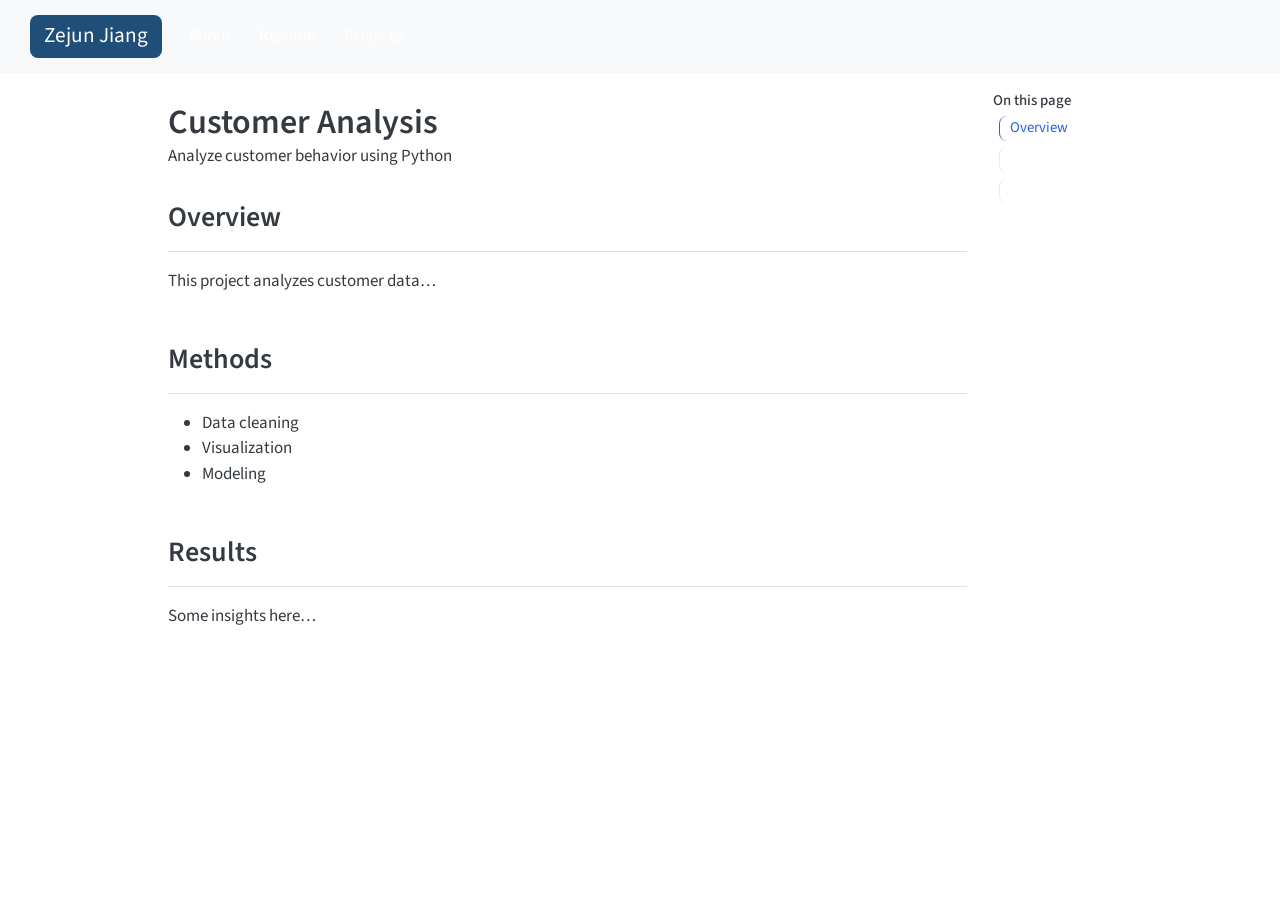
==== docs/projects/project1/index.html @ 71affabc "first commit" ====
<!DOCTYPE html>
<html xmlns="http://www.w3.org/1999/xhtml" lang="en" xml:lang="en"><head>

<meta charset="utf-8">
<meta name="generator" content="quarto-1.9.13">

<meta name="viewport" content="width=device-width, initial-scale=1.0, user-scalable=yes">

<meta name="description" content="Analyze customer behavior using Python">

<title>Customer Analysis – Zejun Jiang</title>
<style>
code{white-space: pre-wrap;}
span.smallcaps{font-variant: small-caps;}
div.columns{display: flex; gap: min(4vw, 1.5em);}
div.column{flex: auto; overflow-x: auto;}
div.hanging-indent{margin-left: 1.5em; text-indent: -1.5em;}
ul.task-list{list-style: none;}
ul.task-list li input[type="checkbox"] {
  width: 0.8em;
  margin: 0 0.8em 0.2em -1em; /* quarto-specific, see https://github.com/quarto-dev/quarto-cli/issues/4556 */ 
  vertical-align: middle;
}
</style>


<script src="../../site_libs/quarto-nav/quarto-nav.js"></script>
<script src="../../site_libs/quarto-nav/headroom.min.js"></script>
<script src="../../site_libs/clipboard/clipboard.min.js"></script>
<script src="../../site_libs/quarto-search/autocomplete.umd.js"></script>
<script src="../../site_libs/quarto-search/fuse.min.js"></script>
<script src="../../site_libs/quarto-search/quarto-search.js"></script>
<meta name="quarto:offset" content="../../">
<script src="../../site_libs/quarto-html/quarto.js" type="module"></script>
<script src="../../site_libs/quarto-html/tabsets/tabsets.js" type="module"></script>
<script src="../../site_libs/quarto-html/axe/axe-check.js" type="module"></script>
<script src="../../site_libs/quarto-html/popper.min.js"></script>
<script src="../../site_libs/quarto-html/tippy.umd.min.js"></script>
<script src="../../site_libs/quarto-html/anchor.min.js"></script>
<link href="../../site_libs/quarto-html/tippy.css" rel="stylesheet">
<link href="../../site_libs/quarto-html/quarto-syntax-highlighting-ac077c1e730dfeb5e42400639d17284e.css" rel="stylesheet" id="quarto-text-highlighting-styles">
<script src="../../site_libs/bootstrap/bootstrap.min.js"></script>
<link href="../../site_libs/bootstrap/bootstrap-icons.css" rel="stylesheet">
<link href="../../site_libs/bootstrap/bootstrap-64c7893f24d6af40daa6c77a78335647.min.css" rel="stylesheet" append-hash="true" id="quarto-bootstrap" data-mode="light">
<script id="quarto-search-options" type="application/json">{
  "location": "navbar",
  "copy-button": false,
  "collapse-after": 3,
  "panel-placement": "end",
  "type": "overlay",
  "limit": 50,
  "keyboard-shortcut": [
    "f",
    "/",
    "s"
  ],
  "show-item-context": false,
  "language": {
    "search-no-results-text": "No results",
    "search-matching-documents-text": "matching documents",
    "search-copy-link-title": "Copy link to search",
    "search-hide-matches-text": "Hide additional matches",
    "search-more-match-text": "more match in this document",
    "search-more-matches-text": "more matches in this document",
    "search-clear-button-title": "Clear",
    "search-text-placeholder": "",
    "search-detached-cancel-button-title": "Cancel",
    "search-submit-button-title": "Submit",
    "search-label": "Search"
  }
}</script>


<link rel="stylesheet" href="../../styles.css">
</head>

<body class="nav-fixed quarto-light">

<div id="quarto-search-results"></div>
  <header id="quarto-header" class="headroom fixed-top">
    <nav class="navbar navbar-expand-lg " data-bs-theme="dark">
      <div class="navbar-container container-fluid">
      <div class="navbar-brand-container mx-auto">
    <a class="navbar-brand" href="../../index.html">
    <span class="navbar-title">Zejun Jiang</span>
    </a>
  </div>
            <div id="quarto-search" class="" title="Search"></div>
          <button class="navbar-toggler" type="button" data-bs-toggle="collapse" data-bs-target="#navbarCollapse" aria-controls="navbarCollapse" role="menu" aria-expanded="false" aria-label="Toggle navigation" onclick="if (window.quartoToggleHeadroom) { window.quartoToggleHeadroom(); }">
  <span class="navbar-toggler-icon"></span>
</button>
          <div class="collapse navbar-collapse" id="navbarCollapse">
            <ul class="navbar-nav navbar-nav-scroll me-auto">
  <li class="nav-item">
    <a class="nav-link" href="../../index.html"> 
<span class="menu-text">About</span></a>
  </li>  
  <li class="nav-item">
    <a class="nav-link" href="../../resume.html"> 
<span class="menu-text">Resume</span></a>
  </li>  
  <li class="nav-item">
    <a class="nav-link" href="../../projects.html"> 
<span class="menu-text">Projects</span></a>
  </li>  
</ul>
          </div> <!-- /navcollapse -->
            <div class="quarto-navbar-tools">
</div>
      </div> <!-- /container-fluid -->
    </nav>
</header>
<!-- content -->
<div id="quarto-content" class="quarto-container page-columns page-rows-contents page-layout-article page-navbar">
<!-- sidebar -->
<!-- margin-sidebar -->
    <div id="quarto-margin-sidebar" class="sidebar margin-sidebar">
        <nav id="TOC" role="doc-toc" class="toc-active">
    <h2 id="toc-title">On this page</h2>
   
  <ul>
  <li><a href="#overview" id="toc-overview" class="nav-link active" data-scroll-target="#overview">Overview</a></li>
  <li><a href="#methods" id="toc-methods" class="nav-link" data-scroll-target="#methods">Methods</a></li>
  <li><a href="#results" id="toc-results" class="nav-link" data-scroll-target="#results">Results</a></li>
  </ul>
</nav>
    </div>
<!-- main -->
<main class="content" id="quarto-document-content">

<header id="title-block-header" class="quarto-title-block default">
<div class="quarto-title">
<h1 class="title">Customer Analysis</h1>
</div>

<div>
  <div class="description">
    Analyze customer behavior using Python
  </div>
</div>


<div class="quarto-title-meta">

    
  
    
  </div>
  


</header>


<section id="overview" class="level2">
<h2 class="anchored" data-anchor-id="overview">Overview</h2>
<p>This project analyzes customer data…</p>
</section>
<section id="methods" class="level2">
<h2 class="anchored" data-anchor-id="methods">Methods</h2>
<ul>
<li>Data cleaning</li>
<li>Visualization</li>
<li>Modeling</li>
</ul>
</section>
<section id="results" class="level2">
<h2 class="anchored" data-anchor-id="results">Results</h2>
<p>Some insights here…</p>


</section>

</main> <!-- /main -->
<script id="quarto-html-after-body" type="application/javascript">
  window.document.addEventListener("DOMContentLoaded", function (event) {
    const icon = "";
    const anchorJS = new window.AnchorJS();
    anchorJS.options = {
      placement: 'right',
      icon: icon
    };
    anchorJS.add('.anchored');
    const isCodeAnnotation = (el) => {
      for (const clz of el.classList) {
        if (clz.startsWith('code-annotation-')) {                     
          return true;
        }
      }
      return false;
    }
    const onCopySuccess = function(e) {
      // button target
      const button = e.trigger;
      // don't keep focus
      button.blur();
      // flash "checked"
      button.classList.add('code-copy-button-checked');
      var currentTitle = button.getAttribute("title");
      button.setAttribute("title", "Copied!");
      let tooltip;
      if (window.bootstrap) {
        button.setAttribute("data-bs-toggle", "tooltip");
        button.setAttribute("data-bs-placement", "left");
        button.setAttribute("data-bs-title", "Copied!");
        tooltip = new bootstrap.Tooltip(button, 
          { trigger: "manual", 
            customClass: "code-copy-button-tooltip",
            offset: [0, -8]});
        tooltip.show();    
      }
      setTimeout(function() {
        if (tooltip) {
          tooltip.hide();
          button.removeAttribute("data-bs-title");
          button.removeAttribute("data-bs-toggle");
          button.removeAttribute("data-bs-placement");
        }
        button.setAttribute("title", currentTitle);
        button.classList.remove('code-copy-button-checked');
      }, 1000);
      // clear code selection
      e.clearSelection();
    }
    const getTextToCopy = function(trigger) {
      const outerScaffold = trigger.parentElement.cloneNode(true);
      const codeEl = outerScaffold.querySelector('code');
      for (const childEl of codeEl.children) {
        if (isCodeAnnotation(childEl)) {
          childEl.remove();
        }
      }
      return codeEl.innerText;
    }
    const clipboard = new window.ClipboardJS('.code-copy-button:not([data-in-quarto-modal])', {
      text: getTextToCopy
    });
    clipboard.on('success', onCopySuccess);
    if (window.document.getElementById('quarto-embedded-source-code-modal')) {
      const clipboardModal = new window.ClipboardJS('.code-copy-button[data-in-quarto-modal]', {
        text: getTextToCopy,
        container: window.document.getElementById('quarto-embedded-source-code-modal')
      });
      clipboardModal.on('success', onCopySuccess);
    }
      var localhostRegex = new RegExp(/^(?:http|https):\/\/localhost\:?[0-9]*\//);
      var mailtoRegex = new RegExp(/^mailto:/);
        var filterRegex = new RegExp('/' + window.location.host + '/');
      var isInternal = (href) => {
          return filterRegex.test(href) || localhostRegex.test(href) || mailtoRegex.test(href);
      }
      // Inspect non-navigation links and adorn them if external
     var links = window.document.querySelectorAll('a[href]:not(.nav-link):not(.navbar-brand):not(.toc-action):not(.sidebar-link):not(.sidebar-item-toggle):not(.pagination-link):not(.no-external):not([aria-hidden]):not(.dropdown-item):not(.quarto-navigation-tool):not(.about-link)');
      for (var i=0; i<links.length; i++) {
        const link = links[i];
        if (!isInternal(link.href)) {
          // undo the damage that might have been done by quarto-nav.js in the case of
          // links that we want to consider external
          if (link.dataset.originalHref !== undefined) {
            link.href = link.dataset.originalHref;
          }
        }
      }
    function tippyHover(el, contentFn, onTriggerFn, onUntriggerFn) {
      const config = {
        allowHTML: true,
        maxWidth: 500,
        delay: 100,
        arrow: false,
        appendTo: function(el) {
            return el.parentElement;
        },
        interactive: true,
        interactiveBorder: 10,
        theme: 'quarto',
        placement: 'bottom-start',
      };
      if (contentFn) {
        config.content = contentFn;
      }
      if (onTriggerFn) {
        config.onTrigger = onTriggerFn;
      }
      if (onUntriggerFn) {
        config.onUntrigger = onUntriggerFn;
      }
      window.tippy(el, config); 
    }
    const noterefs = window.document.querySelectorAll('a[role="doc-noteref"]');
    for (var i=0; i<noterefs.length; i++) {
      const ref = noterefs[i];
      tippyHover(ref, function() {
        // use id or data attribute instead here
        let href = ref.getAttribute('data-footnote-href') || ref.getAttribute('href');
        try { href = new URL(href).hash; } catch {}
        const id = href.replace(/^#\/?/, "");
        const note = window.document.getElementById(id);
        if (note) {
          return note.innerHTML;
        } else {
          return "";
        }
      });
    }
    const xrefs = window.document.querySelectorAll('a.quarto-xref');
    const processXRef = (id, note) => {
      // Strip column container classes
      const stripColumnClz = (el) => {
        el.classList.remove("page-full", "page-columns");
        if (el.children) {
          for (const child of el.children) {
            stripColumnClz(child);
          }
        }
      }
      stripColumnClz(note)
      if (id === null || id.startsWith('sec-')) {
        // Special case sections, only their first couple elements
        const container = document.createElement("div");
        if (note.children && note.children.length > 2) {
          container.appendChild(note.children[0].cloneNode(true));
          for (let i = 1; i < note.children.length; i++) {
            const child = note.children[i];
            if (child.tagName === "P" && child.innerText === "") {
              continue;
            } else {
              container.appendChild(child.cloneNode(true));
              break;
            }
          }
          if (window.Quarto?.typesetMath) {
            window.Quarto.typesetMath(container);
          }
          return container.innerHTML
        } else {
          if (window.Quarto?.typesetMath) {
            window.Quarto.typesetMath(note);
          }
          return note.innerHTML;
        }
      } else {
        // Remove any anchor links if they are present
        const anchorLink = note.querySelector('a.anchorjs-link');
        if (anchorLink) {
          anchorLink.remove();
        }
        if (window.Quarto?.typesetMath) {
          window.Quarto.typesetMath(note);
        }
        if (note.classList.contains("callout")) {
          return note.outerHTML;
        } else {
          return note.innerHTML;
        }
      }
    }
    for (var i=0; i<xrefs.length; i++) {
      const xref = xrefs[i];
      tippyHover(xref, undefined, function(instance) {
        instance.disable();
        let url = xref.getAttribute('href');
        let hash = undefined; 
        if (url.startsWith('#')) {
          hash = url;
        } else {
          try { hash = new URL(url).hash; } catch {}
        }
        if (hash) {
          const id = hash.replace(/^#\/?/, "");
          const note = window.document.getElementById(id);
          if (note !== null) {
            try {
              const html = processXRef(id, note.cloneNode(true));
              instance.setContent(html);
            } finally {
              instance.enable();
              instance.show();
            }
          } else {
            // See if we can fetch this
            fetch(url.split('#')[0])
            .then(res => res.text())
            .then(html => {
              const parser = new DOMParser();
              const htmlDoc = parser.parseFromString(html, "text/html");
              const note = htmlDoc.getElementById(id);
              if (note !== null) {
                const html = processXRef(id, note);
                instance.setContent(html);
              } 
            }).finally(() => {
              instance.enable();
              instance.show();
            });
          }
        } else {
          // See if we can fetch a full url (with no hash to target)
          // This is a special case and we should probably do some content thinning / targeting
          fetch(url)
          .then(res => res.text())
          .then(html => {
            const parser = new DOMParser();
            const htmlDoc = parser.parseFromString(html, "text/html");
            const note = htmlDoc.querySelector('main.content');
            if (note !== null) {
              // This should only happen for chapter cross references
              // (since there is no id in the URL)
              // remove the first header
              if (note.children.length > 0 && note.children[0].tagName === "HEADER") {
                note.children[0].remove();
              }
              const html = processXRef(null, note);
              instance.setContent(html);
            } 
          }).finally(() => {
            instance.enable();
            instance.show();
          });
        }
      }, function(instance) {
      });
    }
        let selectedAnnoteEl;
        const selectorForAnnotation = ( cell, annotation) => {
          let cellAttr = 'data-code-cell="' + cell + '"';
          let lineAttr = 'data-code-annotation="' +  annotation + '"';
          const selector = 'span[' + cellAttr + '][' + lineAttr + ']';
          return selector;
        }
        const selectCodeLines = (annoteEl) => {
          const doc = window.document;
          const targetCell = annoteEl.getAttribute("data-target-cell");
          const targetAnnotation = annoteEl.getAttribute("data-target-annotation");
          const annoteSpan = window.document.querySelector(selectorForAnnotation(targetCell, targetAnnotation));
          const lines = annoteSpan.getAttribute("data-code-lines").split(",");
          const lineIds = lines.map((line) => {
            return targetCell + "-" + line;
          })
          let top = null;
          let height = null;
          let parent = null;
          if (lineIds.length > 0) {
              //compute the position of the single el (top and bottom and make a div)
              const el = window.document.getElementById(lineIds[0]);
              top = el.offsetTop;
              height = el.offsetHeight;
              parent = el.parentElement.parentElement;
            if (lineIds.length > 1) {
              const lastEl = window.document.getElementById(lineIds[lineIds.length - 1]);
              const bottom = lastEl.offsetTop + lastEl.offsetHeight;
              height = bottom - top;
            }
            if (top !== null && height !== null && parent !== null) {
              // cook up a div (if necessary) and position it 
              let div = window.document.getElementById("code-annotation-line-highlight");
              if (div === null) {
                div = window.document.createElement("div");
                div.setAttribute("id", "code-annotation-line-highlight");
                div.style.position = 'absolute';
                parent.appendChild(div);
              }
              div.style.top = top - 2 + "px";
              div.style.height = height + 4 + "px";
              div.style.left = 0;
              let gutterDiv = window.document.getElementById("code-annotation-line-highlight-gutter");
              if (gutterDiv === null) {
                gutterDiv = window.document.createElement("div");
                gutterDiv.setAttribute("id", "code-annotation-line-highlight-gutter");
                gutterDiv.style.position = 'absolute';
                const codeCell = window.document.getElementById(targetCell);
                const gutter = codeCell.querySelector('.code-annotation-gutter');
                gutter.appendChild(gutterDiv);
              }
              gutterDiv.style.top = top - 2 + "px";
              gutterDiv.style.height = height + 4 + "px";
            }
            selectedAnnoteEl = annoteEl;
          }
        };
        const unselectCodeLines = () => {
          const elementsIds = ["code-annotation-line-highlight", "code-annotation-line-highlight-gutter"];
          elementsIds.forEach((elId) => {
            const div = window.document.getElementById(elId);
            if (div) {
              div.remove();
            }
          });
          selectedAnnoteEl = undefined;
        };
          // Handle positioning of the toggle
      window.addEventListener(
        "resize",
        throttle(() => {
          elRect = undefined;
          if (selectedAnnoteEl) {
            selectCodeLines(selectedAnnoteEl);
          }
        }, 10)
      );
      function throttle(fn, ms) {
      let throttle = false;
      let timer;
        return (...args) => {
          if(!throttle) { // first call gets through
              fn.apply(this, args);
              throttle = true;
          } else { // all the others get throttled
              if(timer) clearTimeout(timer); // cancel #2
              timer = setTimeout(() => {
                fn.apply(this, args);
                timer = throttle = false;
              }, ms);
          }
        };
      }
        // Attach click handler to the DT
        const annoteDls = window.document.querySelectorAll('dt[data-target-cell]');
        for (const annoteDlNode of annoteDls) {
          annoteDlNode.addEventListener('click', (event) => {
            const clickedEl = event.target;
            if (clickedEl !== selectedAnnoteEl) {
              unselectCodeLines();
              const activeEl = window.document.querySelector('dt[data-target-cell].code-annotation-active');
              if (activeEl) {
                activeEl.classList.remove('code-annotation-active');
              }
              selectCodeLines(clickedEl);
              clickedEl.classList.add('code-annotation-active');
            } else {
              // Unselect the line
              unselectCodeLines();
              clickedEl.classList.remove('code-annotation-active');
            }
          });
        }
    const findCites = (el) => {
      const parentEl = el.parentElement;
      if (parentEl) {
        const cites = parentEl.dataset.cites;
        if (cites) {
          return {
            el,
            cites: cites.split(' ')
          };
        } else {
          return findCites(el.parentElement)
        }
      } else {
        return undefined;
      }
    };
    var bibliorefs = window.document.querySelectorAll('a[role="doc-biblioref"]');
    for (var i=0; i<bibliorefs.length; i++) {
      const ref = bibliorefs[i];
      const citeInfo = findCites(ref);
      if (citeInfo) {
        tippyHover(citeInfo.el, function() {
          var popup = window.document.createElement('div');
          citeInfo.cites.forEach(function(cite) {
            var citeDiv = window.document.createElement('div');
            citeDiv.classList.add('hanging-indent');
            citeDiv.classList.add('csl-entry');
            var biblioDiv = window.document.getElementById('ref-' + cite);
            if (biblioDiv) {
              citeDiv.innerHTML = biblioDiv.innerHTML;
            }
            popup.appendChild(citeDiv);
          });
          return popup.innerHTML;
        });
      }
    }
  });
  </script>
</div> <!-- /content -->




</body></html>
---- docs/site_libs/quarto-html/tippy.css ----
.tippy-box[data-animation=fade][data-state=hidden]{opacity:0}[data-tippy-root]{max-width:calc(100vw - 10px)}.tippy-box{position:relative;background-color:#333;color:#fff;border-radius:4px;font-size:14px;line-height:1.4;white-space:normal;outline:0;transition-property:transform,visibility,opacity}.tippy-box[data-placement^=top]>.tippy-arrow{bottom:0}.tippy-box[data-placement^=top]>.tippy-arrow:before{bottom:-7px;left:0;border-width:8px 8px 0;border-top-color:initial;transform-origin:center top}.tippy-box[data-placement^=bottom]>.tippy-arrow{top:0}.tippy-box[data-placement^=bottom]>.tippy-arrow:before{top:-7px;left:0;border-width:0 8px 8px;border-bottom-color:initial;transform-origin:center bottom}.tippy-box[data-placement^=left]>.tippy-arrow{right:0}.tippy-box[data-placement^=left]>.tippy-arrow:before{border-width:8px 0 8px 8px;border-left-color:initial;right:-7px;transform-origin:center left}.tippy-box[data-placement^=right]>.tippy-arrow{left:0}.tippy-box[data-placement^=right]>.tippy-arrow:before{left:-7px;border-width:8px 8px 8px 0;border-right-color:initial;transform-origin:center right}.tippy-box[data-inertia][data-state=visible]{transition-timing-function:cubic-bezier(.54,1.5,.38,1.11)}.tippy-arrow{width:16px;height:16px;color:#333}.tippy-arrow:before{content:"";position:absolute;border-color:transparent;border-style:solid}.tippy-content{position:relative;padding:5px 9px;z-index:1}
---- docs/site_libs/quarto-html/quarto-syntax-highlighting-ac077c1e730dfeb5e42400639d17284e.css ----
/* quarto syntax highlight colors */
:root {
  --quarto-hl-ot-color: #003B4F;
  --quarto-hl-at-color: #657422;
  --quarto-hl-ss-color: #20794D;
  --quarto-hl-an-color: #5E5E5E;
  --quarto-hl-fu-color: #4758AB;
  --quarto-hl-st-color: #20794D;
  --quarto-hl-cf-color: #003B4F;
  --quarto-hl-op-color: #5E5E5E;
  --quarto-hl-er-color: #AD0000;
  --quarto-hl-bn-color: #AD0000;
  --quarto-hl-al-color: #AD0000;
  --quarto-hl-va-color: #111111;
  --quarto-hl-bu-color: inherit;
  --quarto-hl-ex-color: inherit;
  --quarto-hl-pp-color: #AD0000;
  --quarto-hl-in-color: #5E5E5E;
  --quarto-hl-vs-color: #20794D;
  --quarto-hl-wa-color: #5E5E5E;
  --quarto-hl-do-color: #5E5E5E;
  --quarto-hl-im-color: #00769E;
  --quarto-hl-ch-color: #20794D;
  --quarto-hl-dt-color: #AD0000;
  --quarto-hl-fl-color: #AD0000;
  --quarto-hl-co-color: #5E5E5E;
  --quarto-hl-cv-color: #5E5E5E;
  --quarto-hl-cn-color: #8f5902;
  --quarto-hl-sc-color: #5E5E5E;
  --quarto-hl-dv-color: #AD0000;
  --quarto-hl-kw-color: #003B4F;
}

/* other quarto variables */
:root {
  --quarto-font-monospace: SFMono-Regular, Menlo, Monaco, Consolas, "Liberation Mono", "Courier New", monospace;
}

/* syntax highlight based on Pandoc's rules */
pre > code.sourceCode > span {
  color: #003B4F;
}

code.sourceCode > span {
  color: #003B4F;
}

div.sourceCode,
div.sourceCode pre.sourceCode {
  color: #003B4F;
}

/* Normal */
code span {
  color: #003B4F;
}

/* Alert */
code span.al {
  color: #AD0000;
  font-style: inherit;
}

/* Annotation */
code span.an {
  color: #5E5E5E;
  font-style: inherit;
}

/* Attribute */
code span.at {
  color: #657422;
  font-style: inherit;
}

/* BaseN */
code span.bn {
  color: #AD0000;
  font-style: inherit;
}

/* BuiltIn */
code span.bu {
  font-style: inherit;
}

/* ControlFlow */
code span.cf {
  color: #003B4F;
  font-weight: bold;
  font-style: inherit;
}

/* Char */
code span.ch {
  color: #20794D;
  font-style: inherit;
}

/* Constant */
code span.cn {
  color: #8f5902;
  font-style: inherit;
}

/* Comment */
code span.co {
  color: #5E5E5E;
  font-style: inherit;
}

/* CommentVar */
code span.cv {
  color: #5E5E5E;
  font-style: italic;
}

/* Documentation */
code span.do {
  color: #5E5E5E;
  font-style: italic;
}

/* DataType */
code span.dt {
  color: #AD0000;
  font-style: inherit;
}

/* DecVal */
code span.dv {
  color: #AD0000;
  font-style: inherit;
}

/* Error */
code span.er {
  color: #AD0000;
  font-style: inherit;
}

/* Extension */
code span.ex {
  font-style: inherit;
}

/* Float */
code span.fl {
  color: #AD0000;
  font-style: inherit;
}

/* Function */
code span.fu {
  color: #4758AB;
  font-style: inherit;
}

/* Import */
code span.im {
  color: #00769E;
  font-style: inherit;
}

/* Information */
code span.in {
  color: #5E5E5E;
  font-style: inherit;
}

/* Keyword */
code span.kw {
  color: #003B4F;
  font-weight: bold;
  font-style: inherit;
}

/* Operator */
code span.op {
  color: #5E5E5E;
  font-style: inherit;
}

/* Other */
code span.ot {
  color: #003B4F;
  font-style: inherit;
}

/* Preprocessor */
code span.pp {
  color: #AD0000;
  font-style: inherit;
}

/* SpecialChar */
code span.sc {
  color: #5E5E5E;
  font-style: inherit;
}

/* SpecialString */
code span.ss {
  color: #20794D;
  font-style: inherit;
}

/* String */
code span.st {
  color: #20794D;
  font-style: inherit;
}

/* Variable */
code span.va {
  color: #111111;
  font-style: inherit;
}

/* VerbatimString */
code span.vs {
  color: #20794D;
  font-style: inherit;
}

/* Warning */
code span.wa {
  color: #5E5E5E;
  font-style: italic;
}

.prevent-inlining {
  content: "</";
}

/*# sourceMappingURL=1ea6d01bc6c35c1b2edc43c07bed6db0.css.map */
---- docs/styles.css ----
a {
  display: inline-block;
  margin: 6px 8px 6px 0;
  padding: 8px 14px;
  border-radius: 8px;
  background-color: #1f4e79;
  color: white !important;
  text-decoration: none;
  font-size: 0.95rem;
  transition: background-color 0.2s ease, transform 0.2s ease;
}

a:hover {
  background-color: #163a5f;
  transform: translateY(-2px);
}
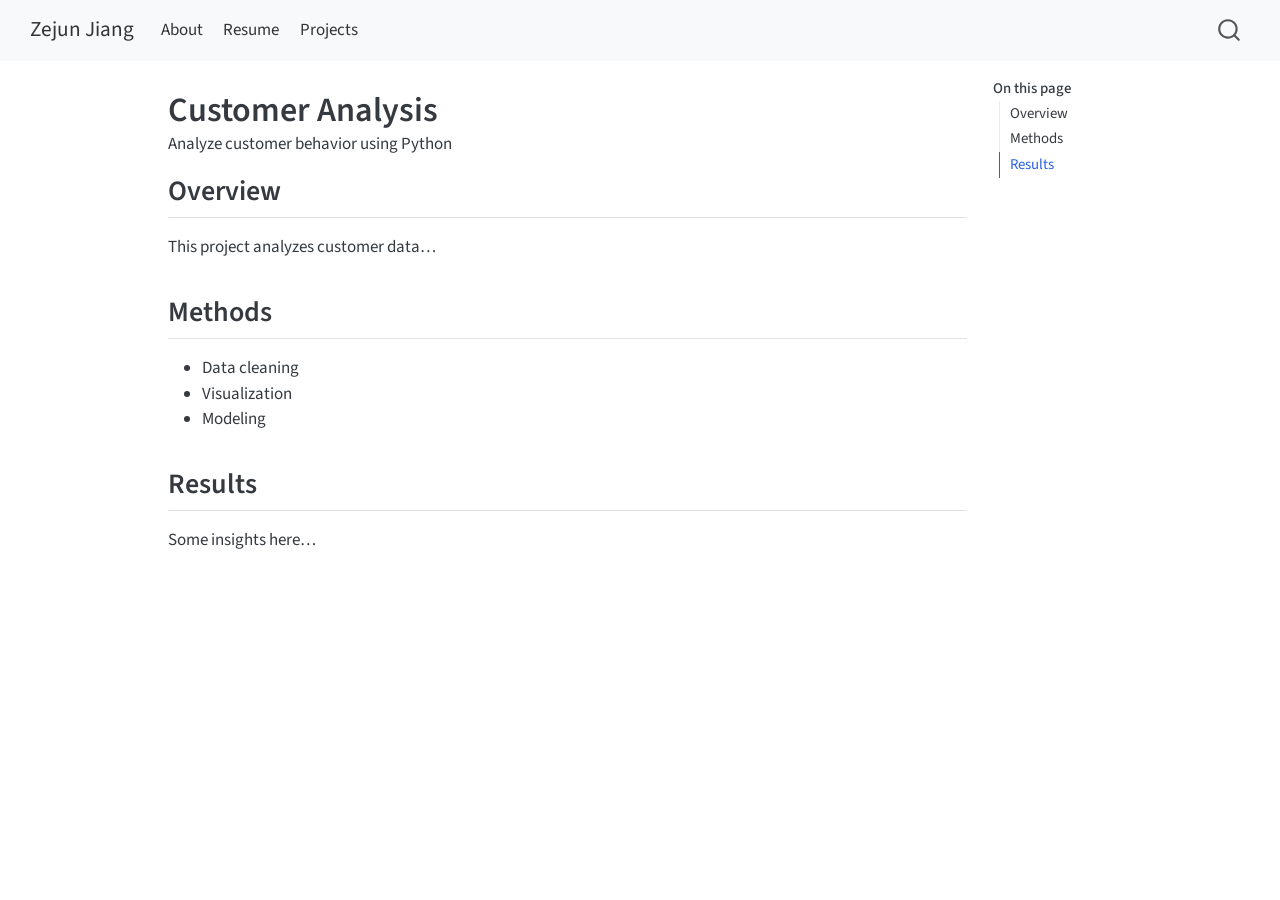
==== commit ab5ab9cc: "update" ====
--- a/docs/projects/project1/index.html
+++ b/docs/projects/project1/index.html
@@ -2,7 +2,7 @@
 <html xmlns="http://www.w3.org/1999/xhtml" lang="en" xml:lang="en"><head>
 
 <meta charset="utf-8">
-<meta name="generator" content="quarto-1.9.13">
+<meta name="generator" content="quarto-1.9.36">
 
 <meta name="viewport" content="width=device-width, initial-scale=1.0, user-scalable=yes">
 
@@ -10,6 +10,9 @@
 
 <title>Customer Analysis – Zejun Jiang</title>
 <style>
+/* Default styles provided by pandoc.
+** See https://pandoc.org/MANUAL.html#variables-for-html for config info.
+*/
 code{white-space: pre-wrap;}
 span.smallcaps{font-variant: small-caps;}
 div.columns{display: flex; gap: min(4vw, 1.5em);}
@@ -33,15 +36,14 @@
 <meta name="quarto:offset" content="../../">
 <script src="../../site_libs/quarto-html/quarto.js" type="module"></script>
 <script src="../../site_libs/quarto-html/tabsets/tabsets.js" type="module"></script>
-<script src="../../site_libs/quarto-html/axe/axe-check.js" type="module"></script>
 <script src="../../site_libs/quarto-html/popper.min.js"></script>
 <script src="../../site_libs/quarto-html/tippy.umd.min.js"></script>
 <script src="../../site_libs/quarto-html/anchor.min.js"></script>
 <link href="../../site_libs/quarto-html/tippy.css" rel="stylesheet">
-<link href="../../site_libs/quarto-html/quarto-syntax-highlighting-ac077c1e730dfeb5e42400639d17284e.css" rel="stylesheet" id="quarto-text-highlighting-styles">
+<link href="../../site_libs/quarto-html/quarto-syntax-highlighting-845c23b38eaddc0f92fda52bfe77a8c8.css" rel="stylesheet" id="quarto-text-highlighting-styles">
 <script src="../../site_libs/bootstrap/bootstrap.min.js"></script>
 <link href="../../site_libs/bootstrap/bootstrap-icons.css" rel="stylesheet">
-<link href="../../site_libs/bootstrap/bootstrap-64c7893f24d6af40daa6c77a78335647.min.css" rel="stylesheet" append-hash="true" id="quarto-bootstrap" data-mode="light">
+<link href="../../site_libs/bootstrap/bootstrap-158031087360bce0ff56dc785ce39e06.min.css" rel="stylesheet" append-hash="true" id="quarto-bootstrap" data-mode="light">
 <script id="quarto-search-options" type="application/json">{
   "location": "navbar",
   "copy-button": false,
--- a/docs/site_libs/quarto-html/quarto-syntax-highlighting-845c23b38eaddc0f92fda52bfe77a8c8.css
+++ b/docs/site_libs/quarto-html/quarto-syntax-highlighting-845c23b38eaddc0f92fda52bfe77a8c8.css
@@ -0,0 +1,236 @@
+/* quarto syntax highlight colors */
+:root {
+  --quarto-hl-ot-color: #003B4F;
+  --quarto-hl-at-color: #657422;
+  --quarto-hl-ss-color: #20794D;
+  --quarto-hl-an-color: #5E5E5E;
+  --quarto-hl-fu-color: #4758AB;
+  --quarto-hl-st-color: #20794D;
+  --quarto-hl-cf-color: #003B4F;
+  --quarto-hl-op-color: #5E5E5E;
+  --quarto-hl-er-color: #AD0000;
+  --quarto-hl-bn-color: #AD0000;
+  --quarto-hl-al-color: #AD0000;
+  --quarto-hl-va-color: #111111;
+  --quarto-hl-bu-color: inherit;
+  --quarto-hl-ex-color: inherit;
+  --quarto-hl-pp-color: #AD0000;
+  --quarto-hl-in-color: #5E5E5E;
+  --quarto-hl-vs-color: #20794D;
+  --quarto-hl-wa-color: #5E5E5E;
+  --quarto-hl-do-color: #5E5E5E;
+  --quarto-hl-im-color: #00769E;
+  --quarto-hl-ch-color: #20794D;
+  --quarto-hl-dt-color: #AD0000;
+  --quarto-hl-fl-color: #AD0000;
+  --quarto-hl-co-color: #5E5E5E;
+  --quarto-hl-cv-color: #5E5E5E;
+  --quarto-hl-cn-color: #8f5902;
+  --quarto-hl-sc-color: #5E5E5E;
+  --quarto-hl-dv-color: #AD0000;
+  --quarto-hl-kw-color: #003B4F;
+}
+
+/* other quarto variables */
+:root {
+  --quarto-font-monospace: SFMono-Regular, Menlo, Monaco, Consolas, "Liberation Mono", "Courier New", monospace;
+}
+
+/* syntax highlight based on Pandoc's rules */
+pre > code.sourceCode > span {
+  color: #003B4F;
+}
+
+code.sourceCode > span {
+  color: #003B4F;
+}
+
+div.sourceCode,
+div.sourceCode pre.sourceCode {
+  color: #003B4F;
+}
+
+/* Normal */
+code span {
+  color: #003B4F;
+}
+
+/* Alert */
+code span.al {
+  color: #AD0000;
+  font-style: inherit;
+}
+
+/* Annotation */
+code span.an {
+  color: #5E5E5E;
+  font-style: inherit;
+}
+
+/* Attribute */
+code span.at {
+  color: #657422;
+  font-style: inherit;
+}
+
+/* BaseN */
+code span.bn {
+  color: #AD0000;
+  font-style: inherit;
+}
+
+/* BuiltIn */
+code span.bu {
+  font-style: inherit;
+}
+
+/* ControlFlow */
+code span.cf {
+  color: #003B4F;
+  font-weight: bold;
+  font-style: inherit;
+}
+
+/* Char */
+code span.ch {
+  color: #20794D;
+  font-style: inherit;
+}
+
+/* Constant */
+code span.cn {
+  color: #8f5902;
+  font-style: inherit;
+}
+
+/* Comment */
+code span.co {
+  color: #5E5E5E;
+  font-style: inherit;
+}
+
+/* CommentVar */
+code span.cv {
+  color: #5E5E5E;
+  font-style: italic;
+}
+
+/* Documentation */
+code span.do {
+  color: #5E5E5E;
+  font-style: italic;
+}
+
+/* DataType */
+code span.dt {
+  color: #AD0000;
+  font-style: inherit;
+}
+
+/* DecVal */
+code span.dv {
+  color: #AD0000;
+  font-style: inherit;
+}
+
+/* Error */
+code span.er {
+  color: #AD0000;
+  font-style: inherit;
+}
+
+/* Extension */
+code span.ex {
+  font-style: inherit;
+}
+
+/* Float */
+code span.fl {
+  color: #AD0000;
+  font-style: inherit;
+}
+
+/* Function */
+code span.fu {
+  color: #4758AB;
+  font-style: inherit;
+}
+
+/* Import */
+code span.im {
+  color: #00769E;
+  font-style: inherit;
+}
+
+/* Information */
+code span.in {
+  color: #5E5E5E;
+  font-style: inherit;
+}
+
+/* Keyword */
+code span.kw {
+  color: #003B4F;
+  font-weight: bold;
+  font-style: inherit;
+}
+
+/* Operator */
+code span.op {
+  color: #5E5E5E;
+  font-style: inherit;
+}
+
+/* Other */
+code span.ot {
+  color: #003B4F;
+  font-style: inherit;
+}
+
+/* Preprocessor */
+code span.pp {
+  color: #AD0000;
+  font-style: inherit;
+}
+
+/* SpecialChar */
+code span.sc {
+  color: #5E5E5E;
+  font-style: inherit;
+}
+
+/* SpecialString */
+code span.ss {
+  color: #20794D;
+  font-style: inherit;
+}
+
+/* String */
+code span.st {
+  color: #20794D;
+  font-style: inherit;
+}
+
+/* Variable */
+code span.va {
+  color: #111111;
+  font-style: inherit;
+}
+
+/* VerbatimString */
+code span.vs {
+  color: #20794D;
+  font-style: inherit;
+}
+
+/* Warning */
+code span.wa {
+  color: #5E5E5E;
+  font-style: italic;
+}
+
+.prevent-inlining {
+  content: "</";
+}
+
+/*# sourceMappingURL=ac89f0bb514bba72461919f78549e31c.css.map */
--- a/docs/styles.css
+++ b/docs/styles.css
@@ -1,4 +1,5 @@
-a {
+
+.about a {
   display: inline-block;
   margin: 6px 8px 6px 0;
   padding: 8px 14px;
@@ -6,11 +7,18 @@
   background-color: #1f4e79;
   color: white !important;
   text-decoration: none;
-  font-size: 0.95rem;
   transition: background-color 0.2s ease, transform 0.2s ease;
 }
 
-a:hover {
+.about a:hover {
   background-color: #163a5f;
   transform: translateY(-2px);
+}
+
+.navbar a {
+  color: #333 !important;
+}
+
+.navbar a:hover {
+  color: #1f4e79 !important;
 }
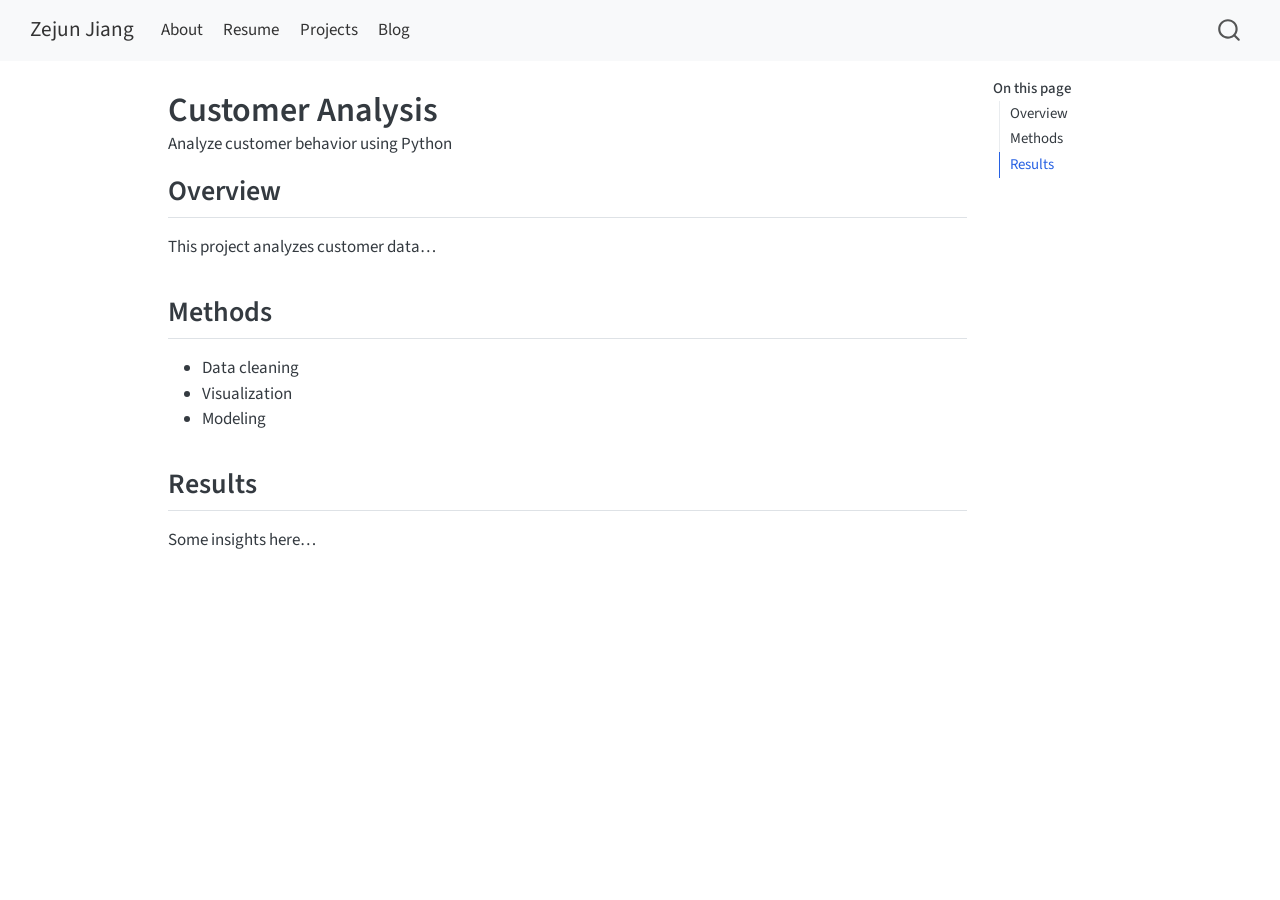
==== commit ecc42d13: "Add blog section with hw1 A/B testing post (template version)" ====
--- a/docs/projects/project1/index.html
+++ b/docs/projects/project1/index.html
@@ -105,6 +105,10 @@
     <a class="nav-link" href="../../projects.html"> 
 <span class="menu-text">Projects</span></a>
   </li>  
+  <li class="nav-item">
+    <a class="nav-link" href="../../posts.html"> 
+<span class="menu-text">Blog</span></a>
+  </li>  
 </ul>
           </div> <!-- /navcollapse -->
             <div class="quarto-navbar-tools">
--- a/docs/styles.css
+++ b/docs/styles.css
@@ -1,5 +1,4 @@
-
-.about a {
+.about .about-contents a {
   display: inline-block;
   margin: 6px 8px 6px 0;
   padding: 8px 14px;
@@ -10,7 +9,7 @@
   transition: background-color 0.2s ease, transform 0.2s ease;
 }
 
-.about a:hover {
+.about .about-contents a:hover {
   background-color: #163a5f;
   transform: translateY(-2px);
 }
